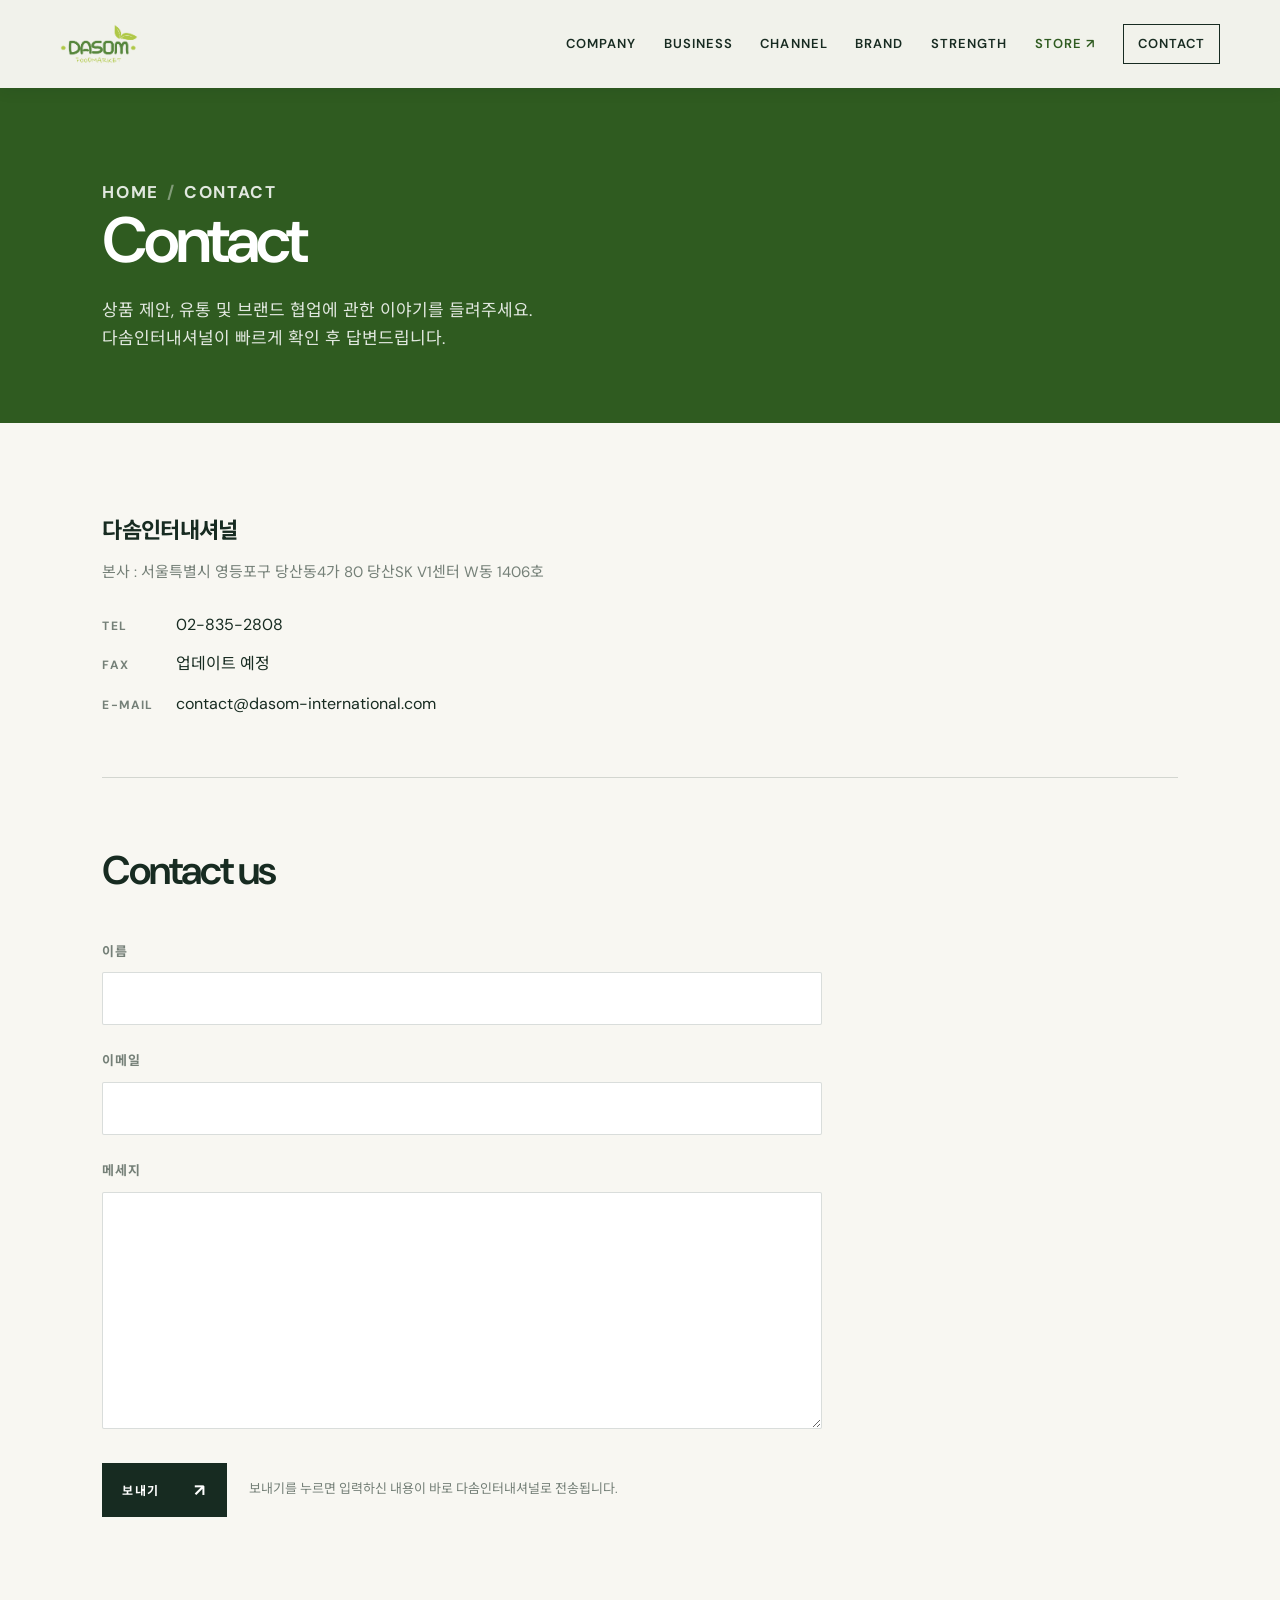
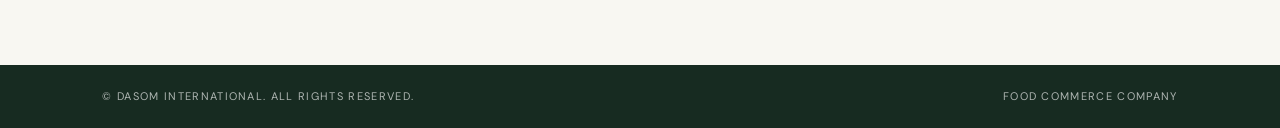
==== contact.html @ e054a4c1 "Add files via upload" ====
<!doctype html>
<html lang="ko">
<head>
  <meta charset="utf-8">
  <meta name="viewport" content="width=device-width, initial-scale=1">
  <meta name="description" content="다솜인터내셔널 — 상품 제안, 유통 및 브랜드 협업 문의.">
  <title>CONTACT | DASOM INTERNATIONAL</title>
  <link rel="preconnect" href="https://fonts.googleapis.com">
  <link rel="preconnect" href="https://fonts.gstatic.com" crossorigin>
  <link href="https://fonts.googleapis.com/css2?family=DM+Sans:wght@400;500;600;700&family=Noto+Sans+KR:wght@400;500;600;700;800&display=swap" rel="stylesheet">
  <link rel="stylesheet" href="styles.css">
  <link rel="stylesheet" href="header-fix.css">
  <link rel="stylesheet" href="contact.css">
</head>
<body class="inner-page">
  <a class="skip" href="#main">본문으로 바로가기</a>
  <header class="site-header scrolled" id="top">
    <a class="logo" href="index.html" aria-label="DASOM FOODMARKET 홈">
      <img class="logo-img logo-default" src="assets/images/logo-white.png" alt="DASOM FOODMARKET">
      <img class="logo-img logo-scrolled" src="assets/images/logo-color.png" alt="DASOM FOODMARKET">
    </a>
    <button class="menu-toggle" aria-expanded="false" aria-controls="menu"><span></span><span></span><span></span><span class="sr-only">메뉴 열기</span></button>
    <nav id="menu" class="nav" aria-label="주요 메뉴">
      <a href="index.html#company">COMPANY</a><a href="index.html#business">BUSINESS</a><a href="index.html#channel">CHANNEL</a><a href="index.html#brand">BRAND</a><a href="index.html#strength">STRENGTH</a><a href="https://smartstore.naver.com/dasomshop" target="_blank" rel="noopener noreferrer" class="nav-store">STORE ↗</a><a href="contact.html" class="nav-contact" aria-current="page">CONTACT</a>
    </nav>
  </header>

  <main id="main">
    <section class="page-banner">
      <div class="page-banner-inner">
        <p class="crumb"><a href="index.html">HOME</a><span>/</span>CONTACT</p>
        <h1>Contact</h1>
        <p>상품 제안, 유통 및 브랜드 협업에 관한 이야기를 들려주세요.<br>다솜인터내셔널이 빠르게 확인 후 답변드립니다.</p>
      </div>
    </section>

    <section class="contact-page section">
      <div class="contact-info-grid">
        <div class="contact-info-block">
          <h3>다솜인터내셔널</h3>
          <p class="placeholder-note">본사 : 서울특별시 영등포구 당산동4가 80 당산SK V1센터 W동 1406호</p>
        </div>
        <dl class="contact-info-list">
          <div><dt>TEL</dt><dd>02-835-2808</dd></div>
          <div><dt>FAX</dt><dd>업데이트 예정</dd></div>
          <div><dt>E-MAIL</dt><dd id="contact-email-display">contact@dasom-international.com</dd></div>
        </dl>
      </div>

      <div class="contact-form-wrap">
        <h2>Contact us</h2>
        <form id="contact-form" novalidate>
          <input type="hidden" name="access_key" value="YOUR_WEB3FORMS_ACCESS_KEY">
          <input type="hidden" name="subject" value="다솜인터내셔널 웹사이트 문의">
          <input type="hidden" name="from_name" value="DASOM 홈페이지 문의 폼">
          <input type="checkbox" name="botcheck" style="display:none" tabindex="-1" autocomplete="off">
          <div class="form-row">
            <label for="cf-name">이름</label>
            <input id="cf-name" name="name" type="text" required autocomplete="name">
          </div>
          <div class="form-row">
            <label for="cf-email">이메일</label>
            <input id="cf-email" name="email" type="email" required autocomplete="email">
          </div>
          <div class="form-row">
            <label for="cf-message">메세지</label>
            <textarea id="cf-message" name="message" rows="8" required></textarea>
          </div>
          <div class="form-submit-row">
            <button class="button" type="submit">보내기 <span>↗</span></button>
            <p class="form-note">보내기를 누르면 입력하신 내용이 바로 다솜인터내셔널로 전송됩니다.</p>
          </div>
          <p class="form-status" id="cf-status" role="status" aria-live="polite"></p>
        </form>
      </div>
    </section>
  </main>
  <footer><span>© DASOM INTERNATIONAL. ALL RIGHTS RESERVED.</span><span>FOOD COMMERCE COMPANY</span></footer>
  <script src="script.js"></script>
  <script src="contact-form.js"></script>
</body>
</html>
---- styles.css ----
:root {
  --ink: #172b21;
  --green: #2f5b20;
  --lime: #b9df50;
  --sand: #ede8dc;
  --paper: #f8f7f2;
  --cream: #d9d0b9;
  --muted: #758078;
  --line: rgba(23,43,33,.16);
  --font: 'DM Sans','Noto Sans KR',sans-serif
}
* {
  box-sizing: border-box
}
html {
  scroll-behavior: smooth
}
body {
  margin: 0;
  background: var(--paper);
  color: var(--ink);
  font-family: var(--font);
  font-size: 17px;
  line-height: 1.6
}
a {
  color: inherit;
  text-decoration: none
}
.skip {
  position: fixed;
  left: -999px
}
.skip:focus {
  left: 12px;
  top: 12px;
  z-index: 100;
  background: #fff;
  padding: 10px
}
.site-header {
  height: 88px;
  display: flex;
  align-items: center;
  justify-content: space-between;
  padding: 0 4.7vw;
  position: absolute;
  z-index: 20;
  width: 100%;
  color: #fff
}
.logo {
  display: flex;
  gap: 9px;
  align-items: center;
  font-size: 11px;
  line-height: 1.05;
  letter-spacing: .15em;
  font-weight: 600
}
.logo b {
  font-size: 8px;
  letter-spacing: .16em
}
.logo-mark {
  display: grid;
  place-items: center;
  width: 30px;
  height: 30px;
  border: 1px solid currentColor;
  border-radius: 50%;
  font-size: 16px;
  font-family: Georgia,serif
}
.nav {
  display: flex;
  align-items: center;
  gap: 2.15vw;
  font-size: 13px;
  letter-spacing: .08em;
  font-weight: 600
}
.nav a {
  transition: opacity .2s
}
.nav a:hover {
  opacity: .6
}
.nav-contact {
  padding: 9px 14px;
  border: 1px solid rgba(255,255,255,.6)
}
.menu-toggle {
  display: none
}
.hero {
  min-height: 760px;
  height: 100vh;
  max-height: 930px;
  background: var(--green);
  color: #fff;
  position: relative;
  overflow: hidden;
  padding: clamp(130px,18vh,170px) 8vw 88px
}
.hero-copy {
  position: relative;
  z-index: 2
}
.eyebrow {
  font-size: 14px;
  letter-spacing: .18em;
  font-weight: 700;
  margin: 0 0 18px;
  color: var(--green)
}
.eyebrow.light {
  color: var(--lime)
}
h1,h2,h3,h4,p {
  margin-top: 0
}
h1 {
  font-size: clamp(46px,5.45vw,82px);
  line-height: 1.19;
  letter-spacing: -.065em;
  font-weight: 600;
  margin: 0 0 26px
}
h1 em,h2 em {
  font-family: Georgia,'Noto Serif KR',serif;
  font-weight: 400
}
h1 em {
  color: var(--lime)
}
.hero-description {
  font-size: 17px;
  line-height: 1.85;
  color: rgba(255,255,255,.8)
}
.round-link {
  display: inline-flex;
  gap: 15px;
  align-items: center;
  margin-top: 44px;
  font-size: 12px;
  letter-spacing: .13em;
  font-weight: 700
}
.round-link span {
  border: 1px solid rgba(255,255,255,.5);
  border-radius: 50%;
  width: 27px;
  height: 27px;
  display: grid;
  place-items: center;
  font-size: 17px
}
.hero-visual {
  position: absolute;
  width: min(55vw,760px);
  height: 100%;
  right: 1vw;
  top: 0
}
.sun {
  position: absolute;
  width: min(28vw,410px);
  aspect-ratio: 1;
  border-radius: 50%;
  background: var(--lime);
  right: 8%;
  top: 18%
}
.arch {
  position: absolute;
  border: 1px solid rgba(255,255,255,.22);
  width: min(44vw,600px);
  height: min(44vw,600px);
  border-radius: 50%;
  right: -7%;
  top: 21%
}
.arch-two {
  width: min(31vw,430px);
  height: min(31vw,430px);
  right: 2%;
  top: 29%
}
.package {
  position: absolute;
  color: var(--ink);
  box-shadow: 20px 30px 45px rgba(10,30,19,.22);
  z-index: 3;
  transform: rotate(-7deg);
  overflow: hidden
}
.package small {
  display: block;
  font-size: 10px;
  letter-spacing: .12em;
  margin-bottom: 35px
}
.package strong {
  font-size: clamp(23px,2.4vw,38px);
  line-height: .92;
  letter-spacing: -.06em
}
.package-tall {
  width: clamp(160px,20vw,275px);
  height: clamp(290px,38vw,470px);
  background: #f3ebd8;
  right: 24%;
  top: 28%;
  padding: 32px;
  display: flex;
  flex-direction: column
}
.package-tall i {
  width: 160%;
  height: 34%;
  background: var(--lime);
  border-radius: 50%;
  position: absolute;
  bottom: -15%;
  left: -23%
}
.package-short {
  background: #d7bd86;
  width: clamp(150px,17vw,235px);
  height: clamp(190px,24vw,310px);
  right: 1%;
  bottom: 8%;
  padding: 24px;
  transform: rotate(10deg)
}
.leaf {
  position: absolute;
  background: #1f3d15;
  width: 110px;
  height: 55px;
  border-radius: 100% 0 100% 0;
  z-index: 4
}
.leaf-one {
  right: 42%;
  bottom: 15%;
  transform: rotate(15deg)
}
.leaf-two {
  right: 8%;
  top: 21%;
  transform: rotate(145deg);
  width: 75px;
  height: 38px
}
.hero-footer {
  position: absolute;
  left: 8vw;
  right: 8vw;
  bottom: 27px;
  display: flex;
  justify-content: space-between;
  border-top: 1px solid rgba(255,255,255,.3);
  padding-top: 13px;
  font-size: 11px;
  letter-spacing: .13em;
  z-index: 5
}
.section {
  padding: 126px 8vw;
  position: relative
}
.section-label {
  font-size: 15px;
  letter-spacing: .13em;
  font-weight: 700;
  color: var(--muted);
  margin-bottom: 65px
}
.company-grid {
  display: grid;
  grid-template-columns: 1.1fr .65fr;
  gap: 10vw
}
.company h2,.business h2,.channel h2,.brand h2,.strength h2,.partnership h2,.contact h2 {
  font-size: clamp(42px,4.8vw,68px);
  line-height: 1.19;
  letter-spacing: -.065em;
  margin-bottom: 0;
  font-weight: 600
}
.company h2 em,.channel h2 em,.brand h2 em,.strength h2 em,.partnership h2 em,.contact h2 em {
  color: var(--green)
}
.company-text {
  padding-top: 43px;
  font-size: 18px;
  color: #435248
}
.company-text p {
  margin-bottom: 20px
}
.text-link {
  display: inline-flex;
  align-items: center;
  gap: 25px;
  margin-top: 20px;
  border-bottom: 1px solid var(--ink);
  padding-bottom: 9px;
  font-size: 12px;
  font-weight: 700;
  letter-spacing: .12em
}
.text-link span {
  font-size: 17px
}
.company-stats {
  display: grid;
  grid-template-columns: repeat(3,1fr);
  border-top: 1px solid var(--line);
  margin-top: 115px;
  padding-top: 22px;
  gap: 25px
}
.company-stats strong {
  display: block;
  font-size: clamp(32px,3.5vw,49px);
  letter-spacing: -.07em;
  line-height: 1;
  font-weight: 600
}
.company-stats strong span {
  font-size: .55em
}
.company-stats span {
  display: block;
  margin-top: 11px;
  color: var(--muted);
  font-size: 15px
}
.dark {
  background: var(--ink);
  color: #fff
}
.dark .section-label {
  color: rgba(255,255,255,.5)
}
.business-head {
  display: flex;
  justify-content: space-between;
  align-items: flex-end
}
.business h2,.strength h2 {
  color: #fff
}
.business h2 em,.strength h2 em {
  color: var(--lime)
}
.business-head>p {
  width: 30%;
  color: rgba(255,255,255,.65);
  margin: 0 0 10px;
  font-size: 18px
}
.flow {
  display: grid;
  grid-template-columns: repeat(6,1fr);
  margin-top: 80px;
  border-top: 1px solid rgba(255,255,255,.3)
}
.flow article {
  padding: 26px 18px 10px 0;
  border-right: 1px solid rgba(255,255,255,.2);
  min-height: 240px
}
.flow article+article {
  padding-left: 18px
}
.flow article:last-child {
  border: 0
}
.flow-icon {
  display: flex;
  align-items: center;
  justify-content: center;
  width: 52px;
  height: 52px;
  border: 1px solid rgba(255,255,255,.28);
  border-radius: 50%;
  color: var(--lime)
}
.flow-icon svg {
  width: 25px;
  height: 25px
}
.flow b {
  display: block;
  font-size: 13px;
  color: var(--lime);
  letter-spacing: .1em;
  margin-top: 22px
}
.flow h3 {
  font-size: 25px;
  margin: 14px 0 10px;
  letter-spacing: -.04em
}
.flow p {
  font-size: 16px;
  color: rgba(255,255,255,.65);
  line-height: 1.65
}
.channel-intro {
  margin-left: 0;
  }
.channel-grid {
  display: grid;
  grid-template-columns: 1fr 1fr 1fr;
  gap: 12px;
  margin-top: 72px
}
.channel-card {
  min-height: 360px;
  padding: 26px;
  display: flex;
  flex-direction: column;
  position: relative
}
.channel-card span {
  font-size: 12px;
  letter-spacing: .15em
}
.channel-card h3 {
  font-size: clamp(31px,3.2vw,44px);
  line-height: .94;
  letter-spacing: -.075em;
  margin: auto 0 22px
}
.channel-card p {
  font-size: 15px;
  line-height: 1.65;
  width: 85%;
  margin-bottom: 0
}
.channel-card i {
  font-style: normal;
  position: absolute;
  right: 24px;
  bottom: 22px;
  font-size: 23px
}
.card-green {
  background: var(--green);
  color: #fff
}
.card-cream {
  background: #d8caa9
}
.card-ink {
  background: #a8c4a0
}
.brand {
  background: #eee9de
}
.brand-heading {
  display: flex;
  justify-content: space-between;
  align-items: flex-end
}
.brand-heading>p {
  width: 30%;
  margin: 0 0 10px;
  color: #526058
}
.product-stage {
  display: grid;
  grid-template-columns: .72fr 1.28fr;
  gap: 6vw;
  margin-top: 80px
}
.product-copy {
  padding-top: 30px
}
.product-number {
  font-size: 12px;
  letter-spacing: .12em;
  color: var(--muted)
}
.product-copy h3 {
  font-size: clamp(29px,3vw,42px);
  letter-spacing: -.065em;
  line-height: 1.1;
  margin: 18px 0
}
.product-copy p {
  color: #59665c;
  font-size: 15px;
  max-width: 260px
}
.stage-controls {
  display: flex;
  gap: 8px;
  margin-top: 42px
}
.stage-controls button {
  background: transparent;
  border: 1px solid var(--line);
  width: 42px;
  height: 42px;
  border-radius: 50%;
  color: var(--ink);
  cursor: pointer;
  font-size: 18px
}
.products {
  display: grid;
  grid-template-columns: repeat(4,1fr);
  gap: 16px;
  align-items: start
}
.product-item {
  transition: opacity .3s,transform .3s
}
.product-art {
  height: 340px;
  padding: 25px;
  position: relative;
  overflow: hidden;
  box-shadow: inset 0 0 0 1px rgba(23,43,33,.08)
}
.product-art span {
  font-size: 11px;
  letter-spacing: .15em;
  position: relative;
  z-index: 2
}
.product-art b {
  display: block;
  position: relative;
  z-index: 2;
  font-size: clamp(20px,2vw,28px);
  letter-spacing: -.07em;
  line-height: .9;
  margin-top: 22px
}
.product-art i {
  position: absolute;
  width: 150%;
  aspect-ratio: 1;
  border-radius: 50%;
  bottom: -28%;
  left: -25%
}
.soy {
  background: #e9e2d2;
  color: #422a1a
}
.soy i {
  background: #4d2a1f
}
.seaweed {
  background: #d4e0bb;
  color: #173e29
}
.seaweed i {
  background: #2f5b20
}
.nut {
  background: #d5b37a;
  color: #4b3217
}
.nut i {
  background: #f3e5c6
}
.product-item h4 {
  font-size: 17px;
  margin: 15px 0 2px
}
.product-item p {
  font-size: 11px;
  letter-spacing: .1em;
  color: var(--muted);
  margin: 0
}
.asset-note {
  font-size: 13px;
  color: #778078;
  margin: 40px 0 0
}
.asset-note code {
  font-family: monospace
}
.strength-top {
  margin-left: 0
}
.strength-list {
  margin-top: 75px;
  border-top: 1px solid rgba(255,255,255,.28)
}
.strength-list article {
  display: grid;
  grid-template-columns: .3fr 1fr 1fr;
  align-items: center;
  padding: 22px 0;
  border-bottom: 1px solid rgba(255,255,255,.2)
}
.strength-list span {
  color: var(--lime);
  font-size: 12px
}
.strength-list h3 {
  font-size: clamp(24px,2.3vw,32px);
  margin: 0;
  letter-spacing: -.055em
}
.strength-list p {
  margin: 0;
  color: rgba(255,255,255,.62);
  font-size: 15px
}
.partnership {
  overflow: hidden;
  min-height: 680px;
  background: #b9d85c;
  padding-right: 45%;
  }
.partnership .section-label {
  color: #547630
}
.partnership-inner {
  position: relative;
  z-index: 2
}
.partnership h2 {
  font-size: clamp(46px,5vw,72px)
}
.partnership h2 em {
  color: #2f5b20
}
.partnership-inner>p:last-of-type {
  margin: 25px 0 35px;
  color: #3d5834
}
.button {
  display: inline-flex;
  gap: 35px;
  align-items: center;
  background: var(--ink);
  color: #fff;
  padding: 16px 20px;
  font-size: 12px;
  letter-spacing: .11em;
  font-weight: 700
}
.button span {
  font-size: 17px
}
.partner-orb {
  position: absolute;
  width: clamp(360px,43vw,650px);
  aspect-ratio: 1;
  right: -6%;
  top: 14%;
  border-radius: 50%;
  background: var(--ink);
  color: #fff;
  transform: rotate(-14deg)
}
.partner-orb span {
  font-size: clamp(55px,8vw,120px);
  letter-spacing: -.1em;
  position: absolute;
  top: 38%;
  left: 13%;
  font-weight: 700
}
.partner-orb i {
  position: absolute;
  border: 1px solid var(--lime);
  width: 72%;
  aspect-ratio: 1;
  border-radius: 50%;
  top: 14%;
  left: 14%
}
.partner-orb b {
  position: absolute;
  color: var(--lime);
  font-size: 14px;
  letter-spacing: .15em;
  right: 14%;
  bottom: 20%;
  line-height: 1.2
}
.contact {
  padding-bottom: 80px
}
.contact-main {
  display: flex;
  justify-content: space-between;
  align-items: flex-end
}
.contact-details {
  text-align: right
}
.contact-company {
  font-size: 16px;
  font-weight: 700;
  letter-spacing: -.02em;
  margin: 0 0 10px
}
.contact-company span {
  font-weight: 500;
  color: var(--muted)
}
.contact-email {
  display: inline-block;
  font-size: clamp(20px,2.2vw,30px);
  font-weight: 500;
  letter-spacing: -.04em;
  border-bottom: 1px solid var(--ink);
  padding-bottom: 8px
}
.contact-email span {
  margin-left: 14px
}
.contact-address {
  font-size: 14px;
  color: var(--muted);
  margin: 14px 0 0
}
.contact-cta {
  display: inline-flex;
  align-items: center;
  gap: 16px;
  margin-top: 30px;
  padding: 17px 30px;
  border: 1.5px solid var(--ink);
  border-radius: 999px;
  font-size: 17px;
  font-weight: 700;
  letter-spacing: -.01em;
  transition: background .2s, color .2s
}
.contact-cta span {
  font-size: 18px
}
.contact-cta:hover {
  background: var(--ink);
  color: #fff
}
.contact-bottom {
  display: flex;
  justify-content: space-between;
  border-top: 1px solid var(--line);
  padding-top: 20px;
  margin-top: 105px;
  font-size: 14px;
  color: #637067
}
.back-top {
  font-size: 12px;
  letter-spacing: .1em;
  font-weight: 700;
  color: var(--ink)
}
footer {
  display: flex;
  justify-content: space-between;
  padding: 23px 8vw;
  background: var(--ink);
  color: rgba(255,255,255,.65);
  font-size: 11px;
  letter-spacing: .12em
}

@media(max-width:760px) {
  .site-header {
    height: 70px;
    padding: 0 6vw
  }
  .nav {
    position: absolute;
    left: 0;
    right: 0;
    top: 70px;
    background: var(--ink);
    display: none;
    padding: 18px 6vw 25px;
    flex-direction: column;
    align-items: flex-start;
    gap: 15px
  }
  .nav.open {
    display: flex
  }
  .nav-contact {
    padding: 0;
    border: 0
  }
  .menu-toggle {
    display: flex;
    gap: 4px;
    flex-direction: column;
    border: 0;
    background: transparent;
    padding: 8px;
    color: #fff
  }
  .menu-toggle span:not(.sr-only) {
    width: 22px;
    height: 1px;
    background: currentColor
  }
  .hero {
    min-height: 700px;
    height: 760px;
    max-height: none;
    padding: 132px 6vw 70px
  }
  .hero h1 {
    font-size: 44px
  }
  .hero-description {
    font-size: 15px;
    max-width: 275px
  }
  .hero-visual {
    width: 96vw;
    right: -29vw;
    opacity: .96
  }
  .sun {
    width: 270px;
    right: 20%;
    top: 40%
  }
  .arch {
    width: 410px;
    height: 410px;
    right: -6%;
    top: 41%
  }
  .arch-two {
    width: 295px;
    height: 295px;
    right: 6%;
    top: 48%
  }
  .package-tall {
    width: 174px;
    height: 287px;
    right: 25%;
    top: 47%;
    padding: 24px
  }
  .package-tall small {
    margin-bottom: 23px
  }
  .package-short {
    width: 130px;
    height: 190px;
    bottom: 4%;
    right: 2%;
    padding: 18px
  }
  .leaf-one {
    bottom: 11%;
    right: 45%
  }
  .hero-footer span:nth-child(2) {
    display: none
  }
  .section {
    padding: 85px 6vw
  }
  .section-label {
    font-size: 13px;
    margin-bottom: 42px
  }
  .company-grid,.brand-heading,.business-head,.contact-main {
    display: block
  }
  .company h2,.business h2,.channel h2,.brand h2,.strength h2,.partnership h2,.contact h2 {
    font-size: 42px
  }
  .company-text {
    padding-top: 30px;
    font-size: 16px
  }
  .company-stats {
    margin-top: 65px;
    grid-template-columns: 1fr;
    gap: 20px
  }
  .company-stats div {
    border-bottom: 1px solid var(--line);
    padding-bottom: 17px
  }
  .business-head>p,.brand-heading>p {
    width: auto;
    margin: 30px 0 0;
    font-size: 15px
  }
  .flow {
    grid-template-columns: repeat(2,1fr);
    margin-top: 52px
  }
  .flow article {
    min-height: 150px;
    padding: 18px 12px 10px 0
  }
  .flow article:nth-child(2n) {
    border-right: 0;
    padding-left: 14px
  }
  .flow article+article {
    padding-left: 14px
  }
  .channel-intro,.strength-top {
    margin-left: 0
  }
  .channel-grid {
    grid-template-columns: 1fr;
    margin-top: 43px
  }
  .channel-card {
    min-height: 235px
  }
  .product-stage {
    grid-template-columns: 1fr;
    gap: 25px;
    margin-top: 48px
  }
  .product-copy {
    padding-top: 0
  }
  .stage-controls {
    margin-top: 22px
  }
  .products {
    grid-template-columns: 1fr;
    gap: 10px
  }
  .product-art {
    height: 300px;
    padding: 18px
  }
  .asset-note {
    line-height: 1.7
  }
  .strength-list {
    margin-top: 50px
  }
  .strength-list article {
    grid-template-columns: 35px 1fr;
    padding: 19px 0
  }
  .strength-list p {
    grid-column: 2;
    margin-top: 6px;
    font-size: 14px
  }
  .partnership {
    padding-right: 6vw;
    min-height: 650px
  }
  .partnership-inner {
    max-width: 360px
  }
  .partner-orb {
    width: 380px;
    right: -145px;
    top: auto;
    bottom: -133px;
    opacity: .95
  }
  .partner-orb span {
    font-size: 70px;
    top: 27%;
    left: 12%
  }
  .contact-details {
    text-align: left;
    margin-top: 38px
  }
  .contact-email {
    display: inline-block;
    margin-top: 0;
    font-size: 20px
  }
  .contact-bottom {
    display: block;
    margin-top: 65px
  }
  .back-top {
    display: block;
    margin-top: 25px
  }
  footer {
    padding: 20px 6vw;
    display: block;
    line-height: 1.9
  }
  footer span {
    display: block
  }
  .sr-only {
    position: absolute;
    width: 1px;
    height: 1px;
    overflow: hidden;
    clip: rect(0,0,0,0)
  }
  }
---- header-fix.css ----
/* Fixed navigation: loaded after styles.css to keep the header readable on every section. */
.site-header {
  position: fixed;
  top: 0;
  left: 0;
  background: rgba(47, 91, 32, .96);
  box-shadow: 0 2px 14px rgba(23, 43, 33, .12);
  backdrop-filter: blur(10px);
}

.site-header.scrolled {
  background: rgba(248, 247, 242, .97);
  color: var(--ink);
}

.logo { gap: 0; }
.logo-img { height: 40px; width: auto; display: block; }
.logo-scrolled { display: none; }
.site-header.scrolled .logo-default { display: none; }
.site-header.scrolled .logo-scrolled { display: block; }

.site-header.scrolled .nav-contact { border-color: var(--ink); }
.nav-store { color: var(--lime); }
.site-header.scrolled .nav-store { color: var(--green); }
.store-link { display:inline-flex; align-items:center; gap:18px; margin-top:20px; padding-bottom:7px; border-bottom:1px solid var(--ink); font-size:10px; font-weight:700; letter-spacing:.08em; }
.store-link span { font-size:15px; }
.section { scroll-margin-top: 88px; }

@media (max-width: 760px) {
  .logo-img { height: 32px; }
  .site-header { height: 70px; }
  .site-header.scrolled .nav { background: var(--paper); }
  .site-header.scrolled .nav-contact { border-color: transparent; }
  .nav-store { color:var(--lime); }
  .menu-toggle { color: currentColor; }
  .section { scroll-margin-top: 70px; }
}

/* Hero carousel and motion. Uses the supplied images in assets/images. */
.hero-slides { position:absolute; inset:0; z-index:0; overflow:hidden; }
.hero-slide { position:absolute; inset:0; opacity:0; transform:scale(1.06); transition:opacity .85s ease,transform 6.5s ease; background-position:center; background-size:cover; }
.hero-slide.active { opacity:1; transform:scale(1); }
.slide-one { background-image:linear-gradient(90deg,rgba(47,91,32,.96) 0%,rgba(47,91,32,.82) 43%,rgba(47,91,32,.13) 100%),url('assets/images/hero-01.jpG'); }
.slide-two { background-image:linear-gradient(90deg,rgba(29,57,20,.95) 0%,rgba(29,57,20,.78) 43%,rgba(29,57,20,.12) 100%),url('assets/images/beannbean.png'); }
.slide-three { background-image:linear-gradient(90deg,rgba(47,91,32,.95) 0%,rgba(47,91,32,.78) 43%,rgba(47,91,32,.13) 100%),url('assets/images/hero-03.jpg'); }
.hero-visual { display:none; }
.product-art { background-position:center; background-size:cover; color:#fff; isolation:isolate; }
.product-art::before { content:''; position:absolute; inset:0; z-index:1; background:linear-gradient(180deg,rgba(10,23,16,.35),rgba(10,23,16,.06) 54%,rgba(10,23,16,.48)); }
.product-art span,.product-art b { text-shadow:0 1px 8px rgba(0,0,0,.45); }
.product-art i { display:none; }
.soy { background-image:url('assets/images/beannbean.png'); }
.erom-product { background-image:url('assets/images/erom.png'); }
.milk-product { background-image:url('assets/images/hero-01.jpG'); }
.gim-product { background-image:url('assets/images/daechonkim.jpg'); background-position:center 30%; }
.card-ink { overflow:hidden; background-image:linear-gradient(180deg,rgba(23,43,33,.25),rgba(23,43,33,.83)),url('assets/images/orion.jpg'); background-size:cover; background-position:center; color:#fff; }
.card-ink p { color:rgba(255,255,255,.82); }
.card-green { overflow:hidden; background-image:linear-gradient(180deg,rgba(23,43,33,.3),rgba(23,43,33,.86)),url('assets/images/online-commerce.jpg'); background-size:cover; background-position:center; }
.card-green p { color:rgba(255,255,255,.82); }
.card-cream { overflow:hidden; background-image:linear-gradient(180deg,rgba(23,43,33,.28),rgba(23,43,33,.85)),url('assets/images/home-shopping.jpg'); background-size:cover; background-position:center top; color:#fff; }
.card-cream p { color:rgba(255,255,255,.82); }
.hero-copy { transition:opacity .45s ease,transform .45s ease; }
.hero-copy.is-changing { opacity:0; transform:translateY(16px); }
.hero-copy .hero-description,.hero-copy .round-link { animation:heroTextIn .8s both; }
.hero-copy .hero-description { animation-delay:.12s; }
.hero-copy .round-link { animation-delay:.22s; }
.hero-visual { animation:heroVisualFloat 5.5s ease-in-out infinite; }
.hero-controls { position:absolute; z-index:6; bottom:67px; right:8vw; display:flex; align-items:center; gap:16px; font-size:10px; letter-spacing:.13em; }
.hero-count { color:rgba(255,255,255,.65); }.hero-count b { color:#fff; }
.hero-dots { display:flex; gap:6px; }.hero-dots button { padding:0; border:0; width:26px; height:2px; background:rgba(255,255,255,.35); cursor:pointer; transition:background .2s,width .2s; }.hero-dots button.active { width:40px; background:var(--lime); }
.hero-pause { border:0; background:transparent; color:#fff; cursor:pointer; font:inherit; font-size:14px; padding:4px; }
@keyframes heroTextIn { from { opacity:0; transform:translateY(22px); } to { opacity:1; transform:translateY(0); } }
@keyframes heroVisualFloat { 50% { transform:translateY(-12px); } }
@media (max-width:760px) { .hero-controls { right:6vw; bottom:55px; gap:10px; }.hero-dots button { width:16px; }.hero-dots button.active { width:28px; }.hero-visual { animation:none; } }
@media (prefers-reduced-motion:reduce) { .hero-slide,.hero-copy { transition:none; }.hero-copy h1,.hero-copy .hero-description,.hero-copy .round-link,.hero-visual { animation:none; } }

/* Typing reveal for the hero headline. */
.type-ch { opacity:0; transition:opacity .05s linear; }
.type-ch.show { opacity:1; }
.type-caret { display:inline-block; width:2px; height:.82em; background:var(--lime); margin-left:3px; vertical-align:-.08em; animation:caretBlink .9s steps(1) infinite; }
@keyframes caretBlink { 50% { opacity:0; } }

/* Scroll reveal: content fades and lifts in as it enters view. */
.reveal { opacity:0; transform:translateY(26px); transition:opacity .7s cubic-bezier(.16,.84,.44,1), transform .7s cubic-bezier(.16,.84,.44,1); }
.reveal.is-visible { opacity:1; transform:translateY(0); }
@media (prefers-reduced-motion:reduce) { .type-caret { display:none; } .reveal { transition:none; opacity:1; transform:none; } }
---- contact.css ----
/* Contact page: standalone inner page (no hero), so the fixed header stays in
   its light "scrolled" appearance at all times, regardless of scroll position. */
.inner-page .site-header {
  background: rgba(248, 247, 242, .97) !important;
  box-shadow: 0 2px 14px rgba(23, 43, 33, .1);
  color: var(--ink) !important;
}
.inner-page .logo-default { display: none !important; }
.inner-page .logo-scrolled { display: block !important; }
.inner-page .nav-contact { border-color: var(--ink) !important; }
.inner-page .nav-store { color: var(--green) !important; }

.page-banner {
  background: var(--green);
  color: #fff;
  padding: 178px 8vw 70px;
}
.page-banner-inner { max-width: 640px; }
.crumb {
  font-size: 12px;
  letter-spacing: .1em;
  font-weight: 700;
  color: rgba(255,255,255,.7);
  margin: 0 0 20px;
  display: flex;
  gap: 8px;
  align-items: center;
}
.crumb a { transition: opacity .2s; }
.crumb a:hover { opacity: .7; }
.crumb span { color: rgba(255,255,255,.4); }
.page-banner h1 {
  font-size: clamp(42px,5vw,64px);
  line-height: 1.1;
  letter-spacing: -.065em;
  font-weight: 600;
  margin: 0 0 20px;
}
.page-banner p {
  font-size: 17px;
  line-height: 1.65;
  color: rgba(255,255,255,.86);
  margin: 0;
}

.contact-page { padding-top: 90px; padding-bottom: 130px; }
.contact-info-grid {
  padding-bottom: 60px;
  margin-bottom: 60px;
  border-bottom: 1px solid var(--line);
}
.contact-info-block h3 {
  font-size: 22px;
  letter-spacing: -.03em;
  font-weight: 700;
  margin: 0 0 12px;
}
.placeholder-note { color: var(--muted); font-size: 15px; margin: 0; }
.contact-info-list { margin: 28px 0 0; display: flex; flex-direction: column; gap: 14px; }
.contact-info-list > div { display: flex; gap: 18px; align-items: baseline; }
.contact-info-list dt {
  font-size: 12px;
  font-weight: 700;
  letter-spacing: .1em;
  color: var(--muted);
  width: 56px;
  flex: none;
}
.contact-info-list dd { margin: 0; font-size: 16px; }

.contact-form-wrap { max-width: 720px; }
.contact-form-wrap h2 {
  font-size: clamp(30px,3.2vw,40px);
  letter-spacing: -.05em;
  font-weight: 600;
  margin: 0 0 40px;
}
.form-row { margin-bottom: 26px; }
.form-row label {
  display: block;
  font-size: 13px;
  font-weight: 700;
  letter-spacing: .08em;
  color: var(--muted);
  margin-bottom: 10px;
}
.form-row input,
.form-row textarea {
  width: 100%;
  border: 1px solid var(--line);
  background: #fff;
  color: var(--ink);
  font-family: var(--font);
  font-size: 16px;
  padding: 15px 16px;
  border-radius: 2px;
  transition: border-color .2s;
}
.form-row input:focus,
.form-row textarea:focus {
  outline: none;
  border-color: var(--green);
}
.form-row textarea { resize: vertical; line-height: 1.6; }
.form-submit-row {
  display: flex;
  align-items: center;
  gap: 22px;
  flex-wrap: wrap;
  margin-top: 8px;
}
.form-submit-row .button {
  border: 0;
  cursor: pointer;
  font-family: var(--font);
}
.form-submit-row .button:hover { opacity: .9; }
.form-note { font-size: 13px; color: var(--muted); margin: 0; }
.form-status { margin: 18px 0 0; font-size: 14px; color: var(--green); font-weight: 600; }
.form-status.is-error { color: #c0392b; }
.form-submit-row .button:disabled { opacity: .6; cursor: not-allowed; }

@media (max-width: 760px) {
  .page-banner { padding: 128px 6vw 50px; }
  .contact-page { padding-top: 60px; padding-bottom: 90px; }
}
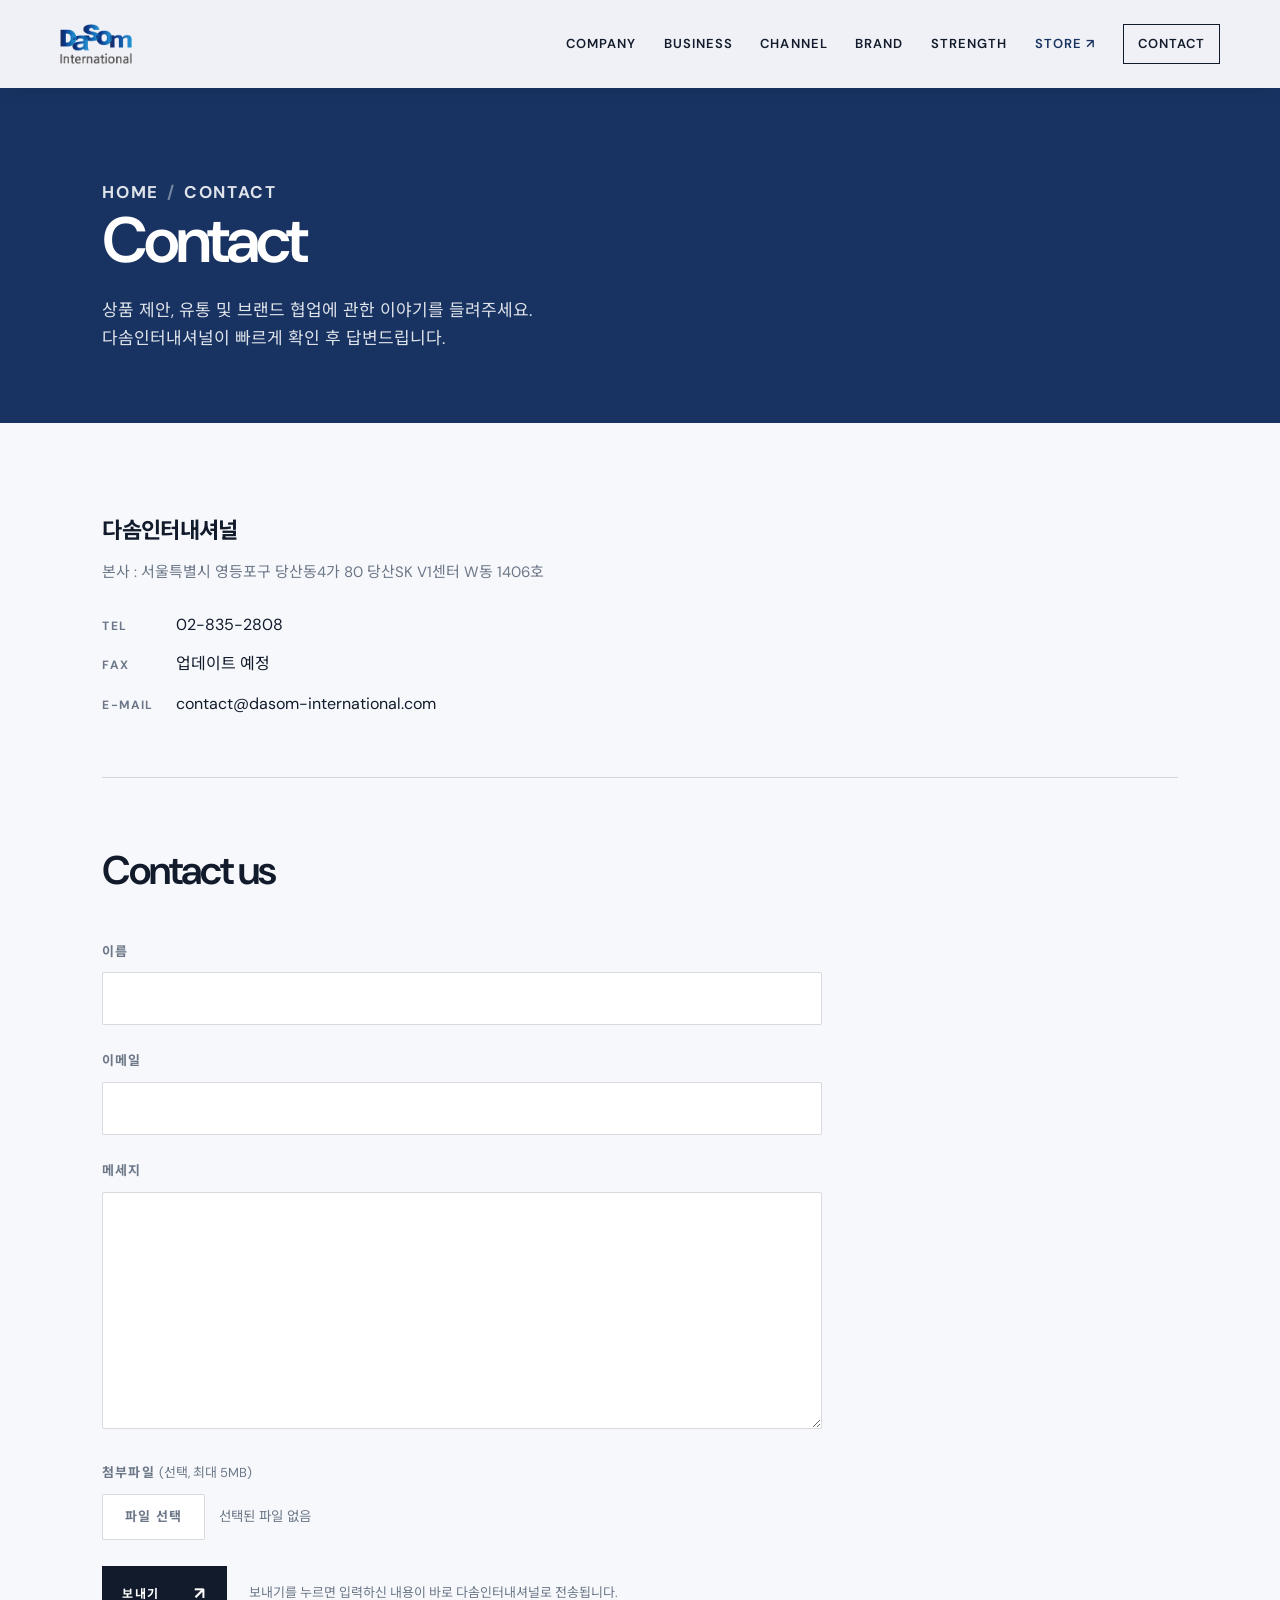
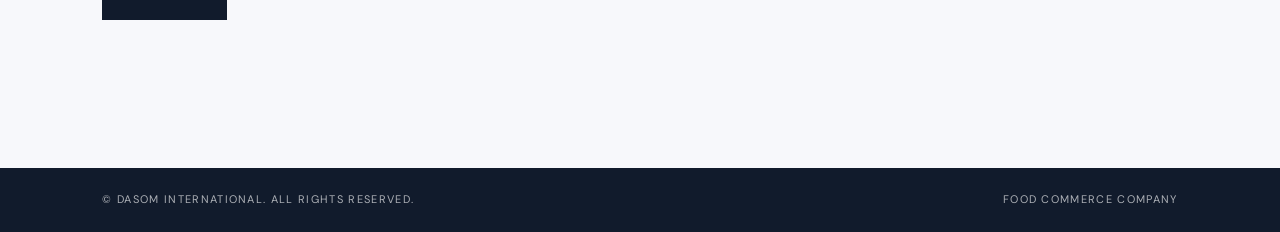
==== commit 3e1aab40: "Add files via upload" ====
--- a/contact.html
+++ b/contact.html
@@ -15,9 +15,9 @@
 <body class="inner-page">
   <a class="skip" href="#main">본문으로 바로가기</a>
   <header class="site-header scrolled" id="top">
-    <a class="logo" href="index.html" aria-label="DASOM FOODMARKET 홈">
-      <img class="logo-img logo-default" src="assets/images/logo-white.png" alt="DASOM FOODMARKET">
-      <img class="logo-img logo-scrolled" src="assets/images/logo-color.png" alt="DASOM FOODMARKET">
+    <a class="logo" href="index.html" aria-label="DASOM INTERNATIONAL 홈">
+      <img class="logo-img logo-default" src="assets/images/logo-white.png" alt="DASOM INTERNATIONAL">
+      <img class="logo-img logo-scrolled" src="assets/images/logo-color.png" alt="DASOM INTERNATIONAL">
     </a>
     <button class="menu-toggle" aria-expanded="false" aria-controls="menu"><span></span><span></span><span></span><span class="sr-only">메뉴 열기</span></button>
     <nav id="menu" class="nav" aria-label="주요 메뉴">
@@ -49,7 +49,7 @@
 
       <div class="contact-form-wrap">
         <h2>Contact us</h2>
-        <form id="contact-form" novalidate>
+        <form id="contact-form" novalidate enctype="multipart/form-data">
           <input type="hidden" name="access_key" value="YOUR_WEB3FORMS_ACCESS_KEY">
           <input type="hidden" name="subject" value="다솜인터내셔널 웹사이트 문의">
           <input type="hidden" name="from_name" value="DASOM 홈페이지 문의 폼">
@@ -66,6 +66,14 @@
             <label for="cf-message">메세지</label>
             <textarea id="cf-message" name="message" rows="8" required></textarea>
           </div>
+          <div class="form-row">
+            <label for="cf-file">첨부파일 <span class="form-optional">(선택, 최대 5MB)</span></label>
+            <div class="file-field">
+              <input id="cf-file" name="attachment" type="file" accept=".jpg,.jpeg,.png,.pdf,.doc,.docx,.xls,.xlsx,.zip">
+              <label for="cf-file" class="file-field-btn">파일 선택</label>
+              <span class="file-field-name" id="cf-file-name">선택된 파일 없음</span>
+            </div>
+          </div>
           <div class="form-submit-row">
             <button class="button" type="submit">보내기 <span>↗</span></button>
             <p class="form-note">보내기를 누르면 입력하신 내용이 바로 다솜인터내셔널로 전송됩니다.</p>
--- a/styles.css
+++ b/styles.css
@@ -1,12 +1,12 @@
 :root {
-  --ink: #172b21;
-  --green: #2f5b20;
-  --lime: #b9df50;
-  --sand: #ede8dc;
-  --paper: #f8f7f2;
-  --cream: #d9d0b9;
-  --muted: #758078;
-  --line: rgba(23,43,33,.16);
+  --ink: #111b2c;
+  --green: #183362;
+  --lime: #4cabe6;
+  --sand: #e8ecf1;
+  --paper: #f7f8fb;
+  --cream: #ccd6e2;
+  --muted: #6c7788;
+  --line: rgba(17,27,44,.16);
   --font: 'DM Sans','Noto Sans KR',sans-serif
 }
 * {
@@ -237,7 +237,7 @@
 }
 .leaf {
   position: absolute;
-  background: #1f3d15;
+  background: #0e2245;
   width: 110px;
   height: 55px;
   border-radius: 100% 0 100% 0;
@@ -297,7 +297,7 @@
 .company-text {
   padding-top: 43px;
   font-size: 18px;
-  color: #435248
+  color: #46494f
 }
 .company-text p {
   margin-bottom: 20px
@@ -472,7 +472,7 @@
 .brand-heading>p {
   width: 30%;
   margin: 0 0 10px;
-  color: #526058
+  color: #55585d
 }
 .product-stage {
   display: grid;
@@ -495,10 +495,26 @@
   margin: 18px 0
 }
 .product-copy p {
-  color: #59665c;
+  color: #5c5f63;
   font-size: 15px;
   max-width: 260px
 }
+.store-link {
+  display: inline-flex;
+  align-items: center;
+  gap: 14px;
+  margin-top: 24px;
+  background: var(--ink);
+  color: #fff;
+  padding: 17px 26px;
+  font-size: 18px;
+  font-weight: 700;
+  letter-spacing: .02em;
+  border-radius: 2px;
+  transition: opacity .2s
+}
+.store-link:hover { opacity: .85 }
+.store-link span { font-size: 21px }
 .stage-controls {
   display: flex;
   gap: 8px;
@@ -565,7 +581,7 @@
   color: #173e29
 }
 .seaweed i {
-  background: #2f5b20
+  background: #183362
 }
 .nut {
   background: #d5b37a;
@@ -586,7 +602,7 @@
 }
 .asset-note {
   font-size: 13px;
-  color: #778078;
+  color: #797b7e;
   margin: 40px 0 0
 }
 .asset-note code {
@@ -623,11 +639,11 @@
 .partnership {
   overflow: hidden;
   min-height: 680px;
-  background: #b9d85c;
+  background: #5ca8d8;
   padding-right: 45%;
   }
 .partnership .section-label {
-  color: #547630
+  color: #304a76
 }
 .partnership-inner {
   position: relative;
@@ -637,11 +653,11 @@
   font-size: clamp(46px,5vw,72px)
 }
 .partnership h2 em {
-  color: #2f5b20
+  color: #183362
 }
 .partnership-inner>p:last-of-type {
   margin: 25px 0 35px;
-  color: #3d5834
+  color: #344158
 }
 .button {
   display: inline-flex;
@@ -758,7 +774,7 @@
   padding-top: 20px;
   margin-top: 105px;
   font-size: 14px;
-  color: #637067
+  color: #66696d
 }
 .back-top {
   font-size: 12px;
--- a/header-fix.css
+++ b/header-fix.css
@@ -3,13 +3,13 @@
   position: fixed;
   top: 0;
   left: 0;
-  background: rgba(47, 91, 32, .96);
-  box-shadow: 0 2px 14px rgba(23, 43, 33, .12);
+  background: rgba(24, 51, 98, .96);
+  box-shadow: 0 2px 14px rgba(17, 27, 44, .12);
   backdrop-filter: blur(10px);
 }
 
 .site-header.scrolled {
-  background: rgba(248, 247, 242, .97);
+  background: rgba(247, 248, 251, .97);
   color: var(--ink);
 }
 
@@ -22,8 +22,6 @@
 .site-header.scrolled .nav-contact { border-color: var(--ink); }
 .nav-store { color: var(--lime); }
 .site-header.scrolled .nav-store { color: var(--green); }
-.store-link { display:inline-flex; align-items:center; gap:18px; margin-top:20px; padding-bottom:7px; border-bottom:1px solid var(--ink); font-size:10px; font-weight:700; letter-spacing:.08em; }
-.store-link span { font-size:15px; }
 .section { scroll-margin-top: 88px; }
 
 @media (max-width: 760px) {
@@ -40,23 +38,23 @@
 .hero-slides { position:absolute; inset:0; z-index:0; overflow:hidden; }
 .hero-slide { position:absolute; inset:0; opacity:0; transform:scale(1.06); transition:opacity .85s ease,transform 6.5s ease; background-position:center; background-size:cover; }
 .hero-slide.active { opacity:1; transform:scale(1); }
-.slide-one { background-image:linear-gradient(90deg,rgba(47,91,32,.96) 0%,rgba(47,91,32,.82) 43%,rgba(47,91,32,.13) 100%),url('assets/images/hero-01.jpG'); }
-.slide-two { background-image:linear-gradient(90deg,rgba(29,57,20,.95) 0%,rgba(29,57,20,.78) 43%,rgba(29,57,20,.12) 100%),url('assets/images/beannbean.png'); }
-.slide-three { background-image:linear-gradient(90deg,rgba(47,91,32,.95) 0%,rgba(47,91,32,.78) 43%,rgba(47,91,32,.13) 100%),url('assets/images/hero-03.jpg'); }
+.slide-one { background-image:linear-gradient(90deg,rgba(24,51,98,.96) 0%,rgba(24,51,98,.82) 43%,rgba(24,51,98,.13) 100%),url('assets/images/hero-01.jpG'); }
+.slide-two { background-image:linear-gradient(90deg,rgba(15,32,61,.95) 0%,rgba(15,32,61,.78) 43%,rgba(15,32,61,.12) 100%),url('assets/images/beannbean.png'); }
+.slide-three { background-image:linear-gradient(90deg,rgba(24,51,98,.95) 0%,rgba(24,51,98,.78) 43%,rgba(24,51,98,.13) 100%),url('assets/images/hero-03.jpg'); }
 .hero-visual { display:none; }
 .product-art { background-position:center; background-size:cover; color:#fff; isolation:isolate; }
-.product-art::before { content:''; position:absolute; inset:0; z-index:1; background:linear-gradient(180deg,rgba(10,23,16,.35),rgba(10,23,16,.06) 54%,rgba(10,23,16,.48)); }
+.product-art::before { content:''; position:absolute; inset:0; z-index:1; background:linear-gradient(180deg,rgba(8,14,24,.35),rgba(8,14,24,.06) 54%,rgba(8,14,24,.48)); }
 .product-art span,.product-art b { text-shadow:0 1px 8px rgba(0,0,0,.45); }
 .product-art i { display:none; }
 .soy { background-image:url('assets/images/beannbean.png'); }
 .erom-product { background-image:url('assets/images/erom.png'); }
 .milk-product { background-image:url('assets/images/hero-01.jpG'); }
 .gim-product { background-image:url('assets/images/daechonkim.jpg'); background-position:center 30%; }
-.card-ink { overflow:hidden; background-image:linear-gradient(180deg,rgba(23,43,33,.25),rgba(23,43,33,.83)),url('assets/images/orion.jpg'); background-size:cover; background-position:center; color:#fff; }
+.card-ink { overflow:hidden; background-image:linear-gradient(180deg,rgba(17,27,44,.25),rgba(17,27,44,.83)),url('assets/images/orion.jpg'); background-size:cover; background-position:center; color:#fff; }
 .card-ink p { color:rgba(255,255,255,.82); }
-.card-green { overflow:hidden; background-image:linear-gradient(180deg,rgba(23,43,33,.3),rgba(23,43,33,.86)),url('assets/images/online-commerce.jpg'); background-size:cover; background-position:center; }
+.card-green { overflow:hidden; background-image:linear-gradient(180deg,rgba(17,27,44,.3),rgba(17,27,44,.86)),url('assets/images/online-commerce.jpg'); background-size:cover; background-position:center; }
 .card-green p { color:rgba(255,255,255,.82); }
-.card-cream { overflow:hidden; background-image:linear-gradient(180deg,rgba(23,43,33,.28),rgba(23,43,33,.85)),url('assets/images/home-shopping.jpg'); background-size:cover; background-position:center top; color:#fff; }
+.card-cream { overflow:hidden; background-image:linear-gradient(180deg,rgba(17,27,44,.28),rgba(17,27,44,.85)),url('assets/images/home-shopping.jpg'); background-size:cover; background-position:center top; color:#fff; }
 .card-cream p { color:rgba(255,255,255,.82); }
 .hero-copy { transition:opacity .45s ease,transform .45s ease; }
 .hero-copy.is-changing { opacity:0; transform:translateY(16px); }
--- a/contact.css
+++ b/contact.css
@@ -1,8 +1,8 @@
 /* Contact page: standalone inner page (no hero), so the fixed header stays in
    its light "scrolled" appearance at all times, regardless of scroll position. */
 .inner-page .site-header {
-  background: rgba(248, 247, 242, .97) !important;
-  box-shadow: 0 2px 14px rgba(23, 43, 33, .1);
+  background: rgba(247, 248, 251, .97) !important;
+  box-shadow: 0 2px 14px rgba(17, 27, 44, .1);
   color: var(--ink) !important;
 }
 .inner-page .logo-default { display: none !important; }
@@ -102,6 +102,50 @@
   border-color: var(--green);
 }
 .form-row textarea { resize: vertical; line-height: 1.6; }
+
+.form-optional { font-weight: 400; letter-spacing: 0; color: var(--muted); text-transform: none; }
+
+.file-field {
+  display: flex;
+  align-items: center;
+  gap: 14px;
+  flex-wrap: wrap;
+}
+.file-field input[type="file"] {
+  position: absolute;
+  width: 1px;
+  height: 1px;
+  overflow: hidden;
+  opacity: 0;
+}
+.file-field-btn {
+  display: inline-flex;
+  align-items: center;
+  flex: none;
+  width: auto !important;
+  margin: 0 !important;
+  padding: 12px 22px !important;
+  border: 1px solid var(--line);
+  border-radius: 2px;
+  background: #fff;
+  color: var(--ink);
+  font-size: 13px;
+  font-weight: 700;
+  letter-spacing: .04em;
+  cursor: pointer;
+  transition: border-color .2s, color .2s;
+}
+.file-field-btn:hover { border-color: var(--green); color: var(--green); }
+.file-field input[type="file"]:focus-visible + .file-field-btn {
+  outline: 2px solid var(--green);
+  outline-offset: 2px;
+}
+.file-field-name {
+  font-size: 13.5px;
+  color: var(--muted);
+}
+.file-field-name.is-error { color: #c0392b; }
+
 .form-submit-row {
   display: flex;
   align-items: center;
